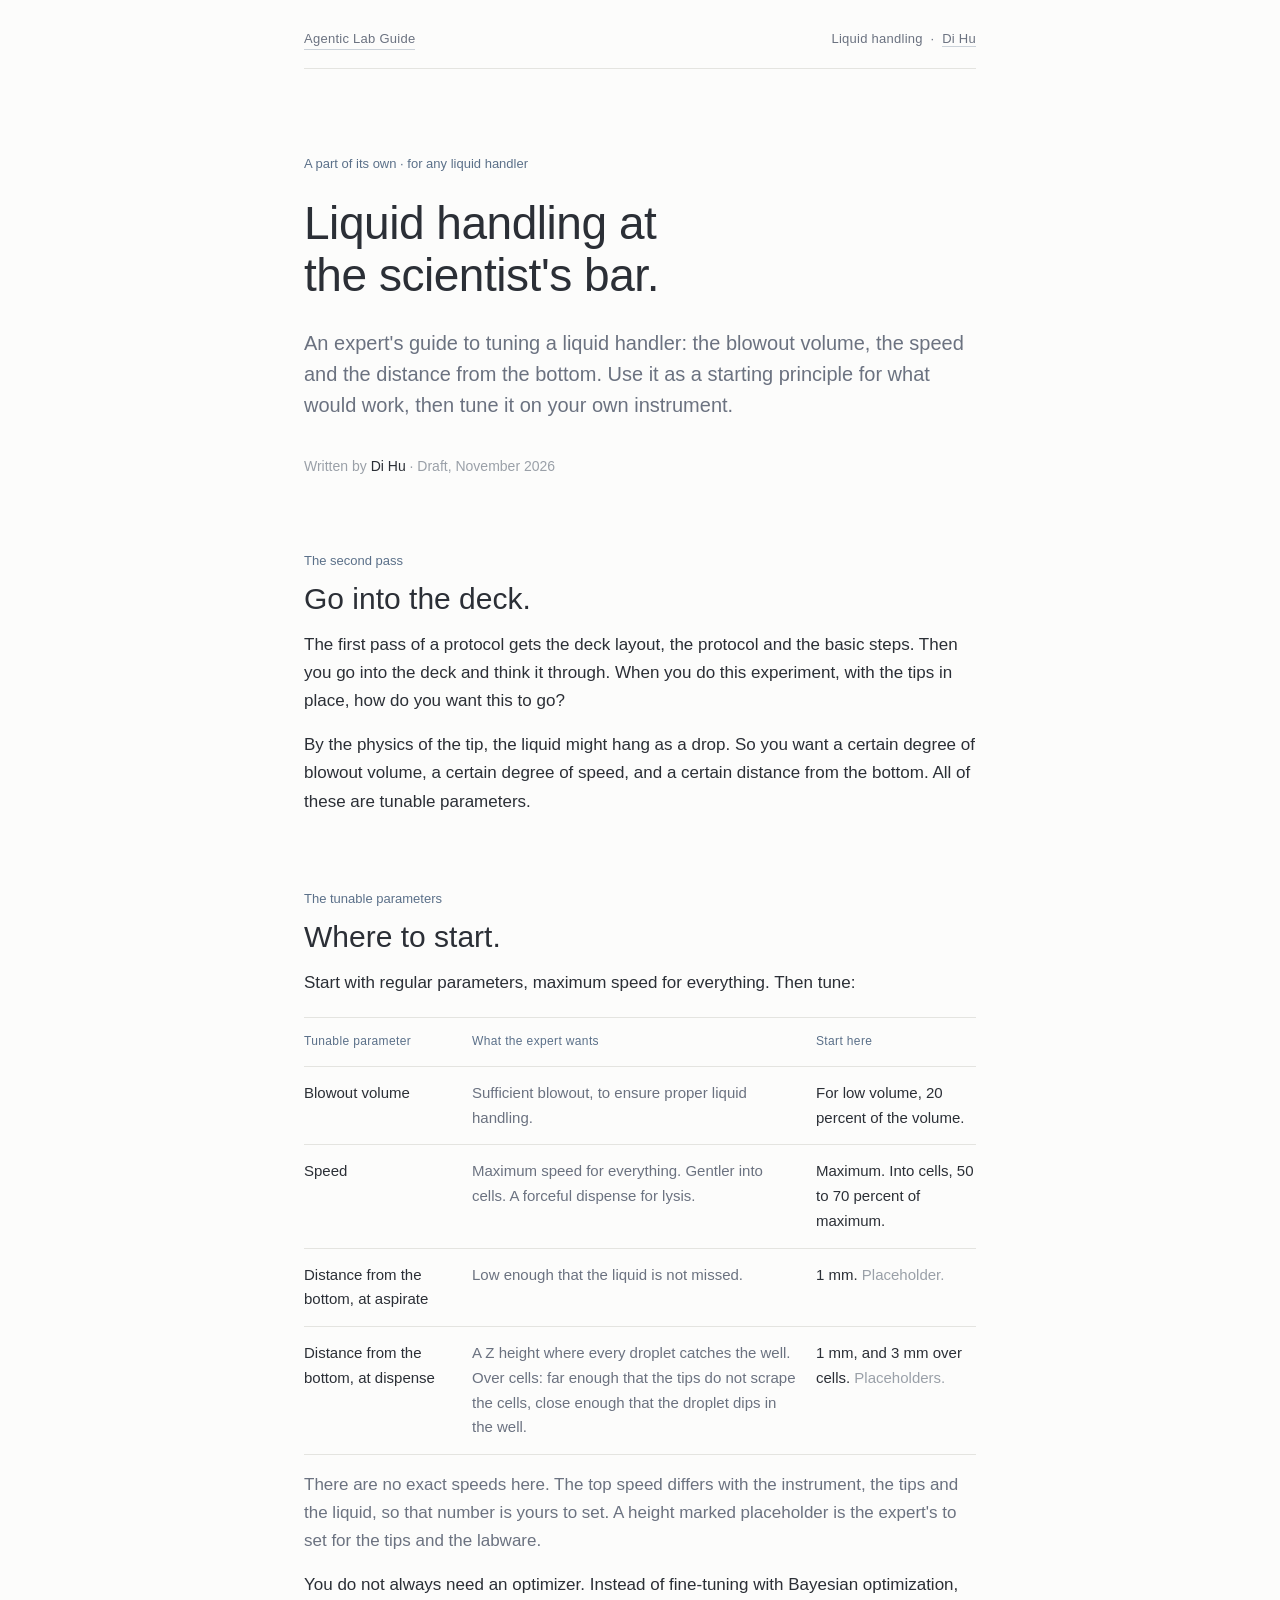
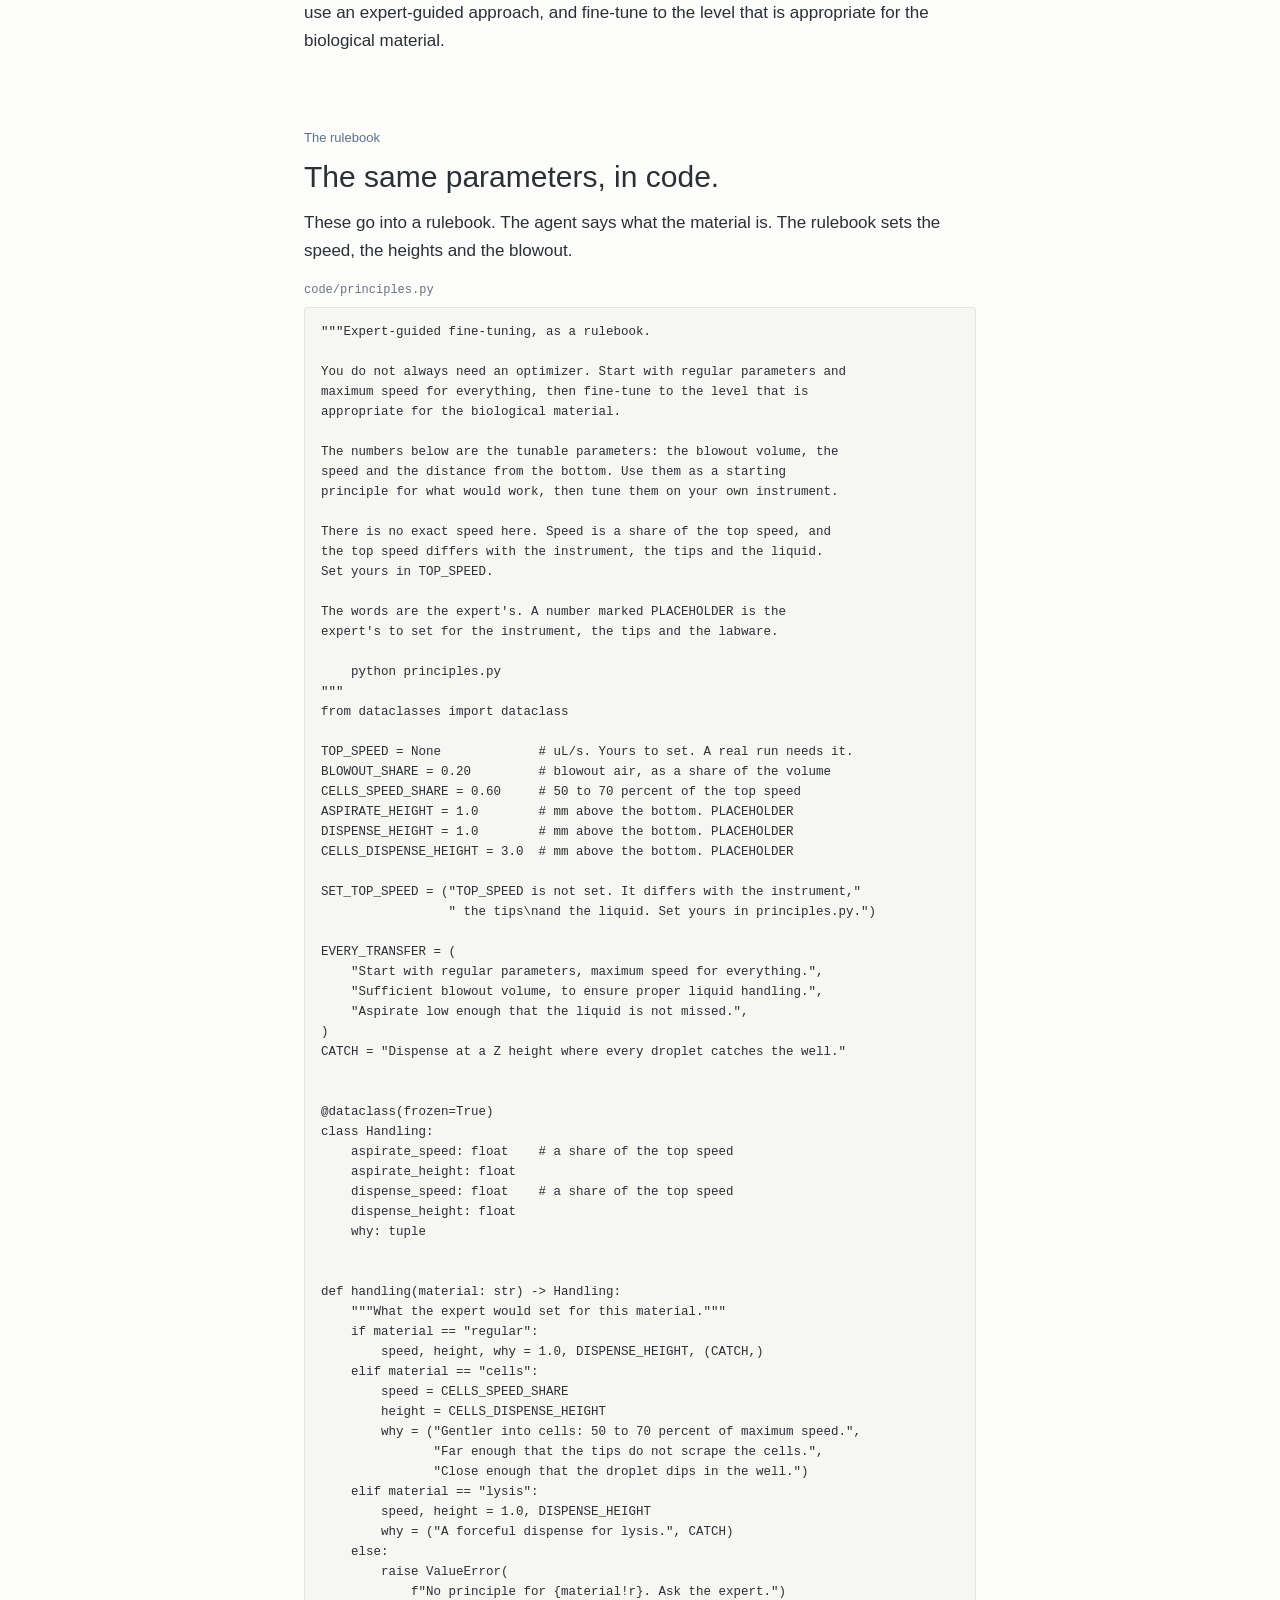
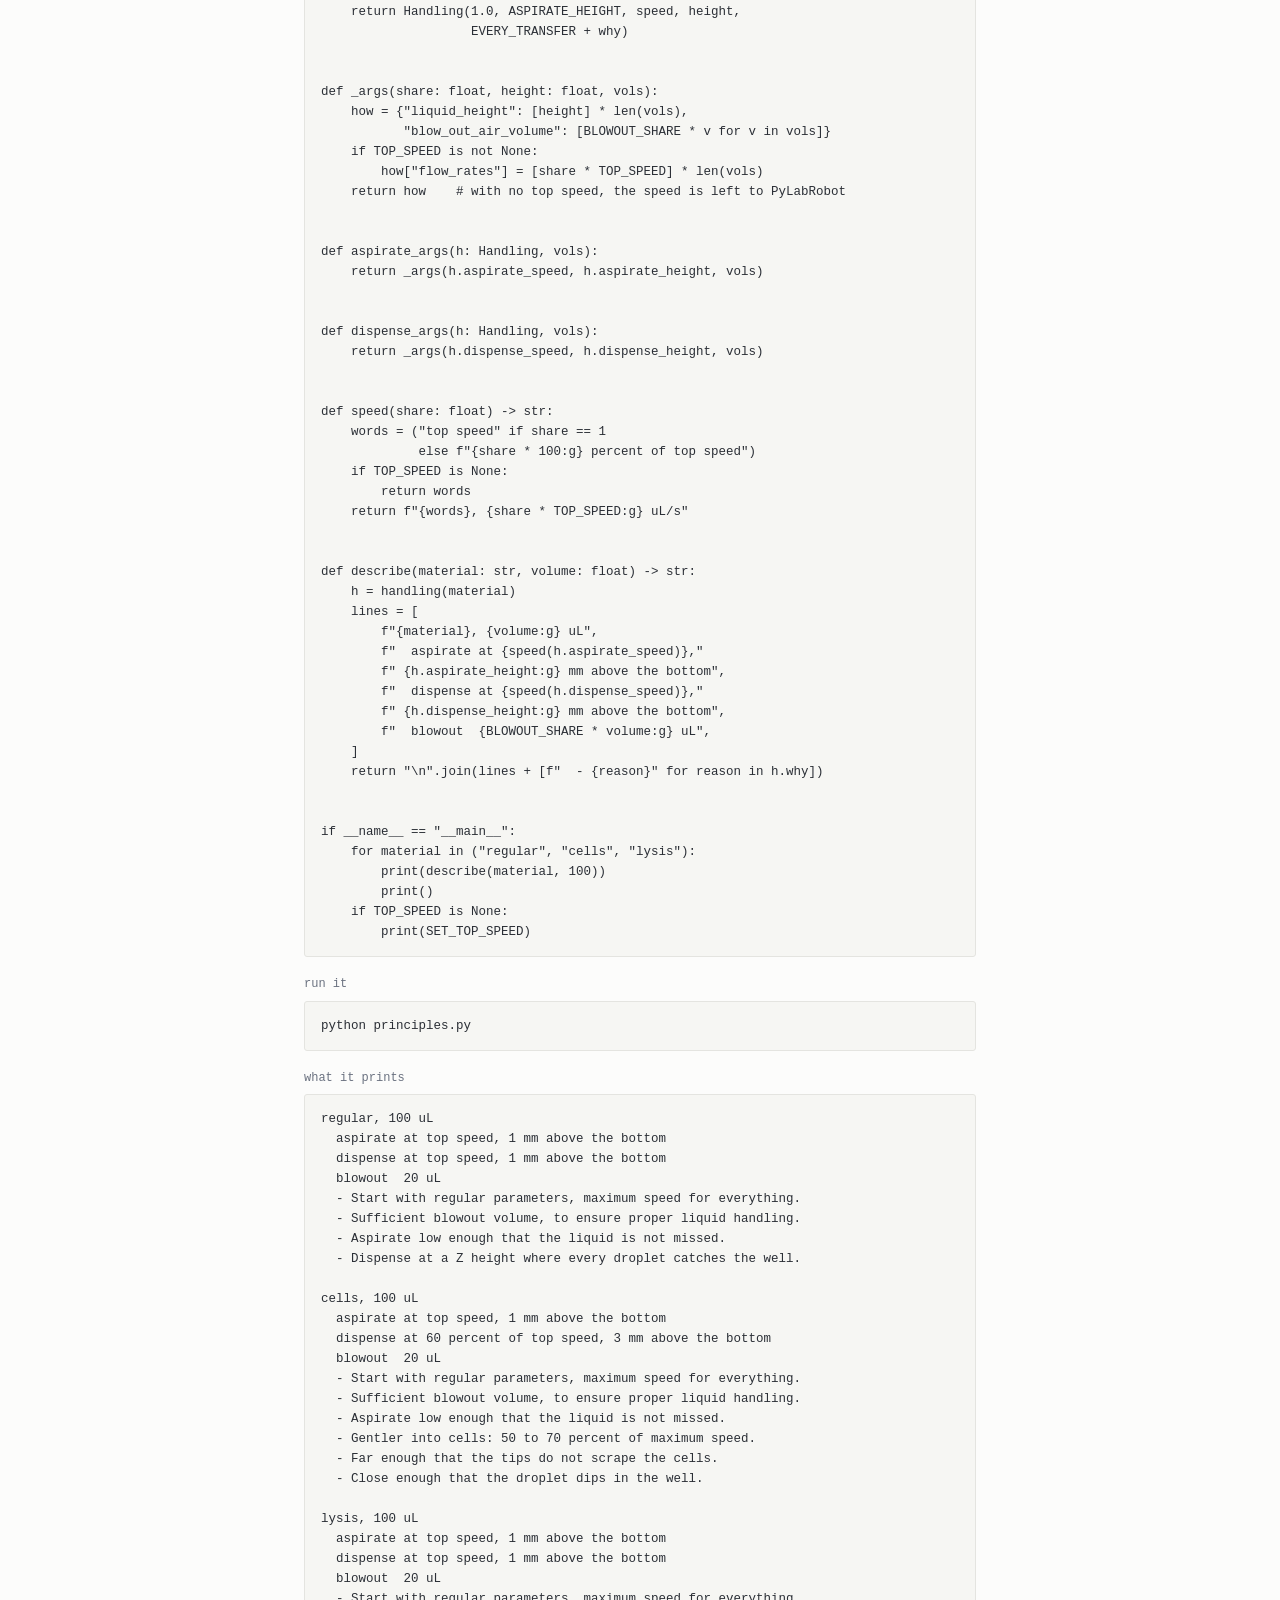
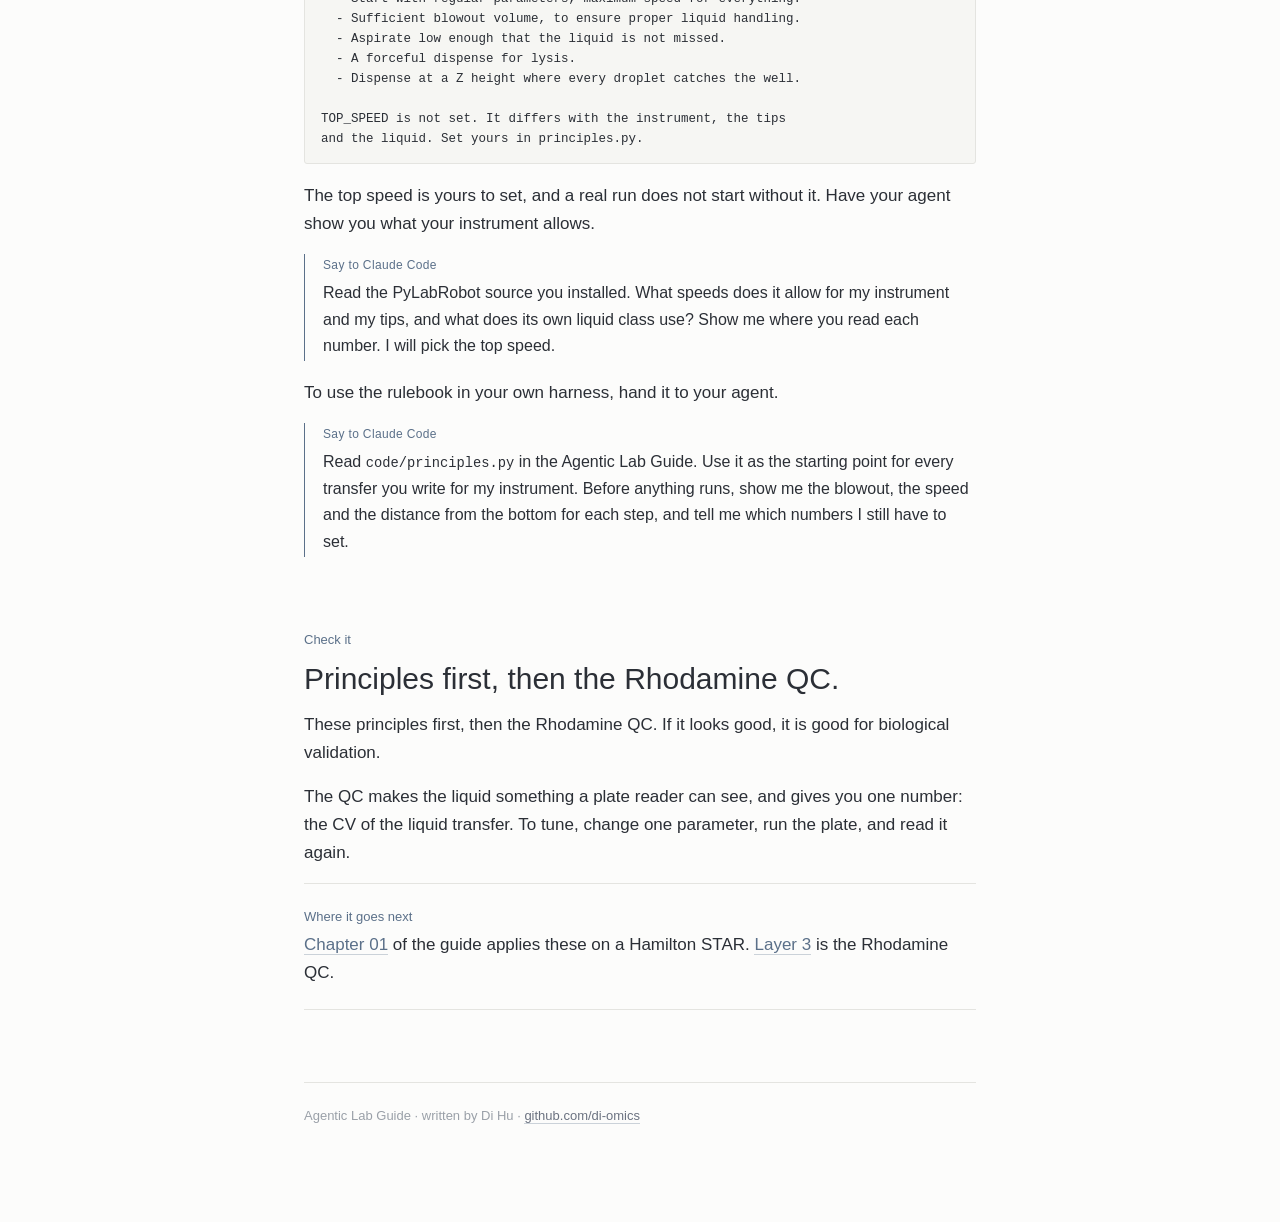
==== docs/liquid-handling.html @ 801dd477 "Give liquid handling a part of its own Liquid handling now has its own page, docs/liquid-handling.ht" ====
<!doctype html>
<html lang="en">
<head>
<meta charset="utf-8">
<meta name="viewport" content="width=device-width, initial-scale=1">
<title>Liquid handling - Agentic Lab Guide</title>
<meta name="author" content="Di Hu">
<meta name="description" content="An expert's guide to tuning a liquid handler: the blowout volume, the speed and the distance from the bottom. A starting principle for what would work.">
<meta name="color-scheme" content="light">
<style data-file="shared/style.css">
  :root {
    --ground: #fcfcfb;
    --ink: #2b2f36;
    --soft: #6b7280;
    --faint: #9aa0a8;
    --line: #e4e4e0;
    --accent: #5b7089;
    --wash: #f6f6f3;
  }
  * { box-sizing: border-box; }
  html { -webkit-text-size-adjust: 100%; }
  body {
    margin: 0;
    background: var(--ground);
    color: var(--ink);
    font-family: "Helvetica Neue", Helvetica, Arial, sans-serif;
    font-weight: 300;
    font-size: 17px;
    line-height: 1.65;
    -webkit-font-smoothing: antialiased;
  }
  .page { max-width: 720px; margin: 0 auto; padding: 0 24px 96px; }

  /* top bar */
  .bar {
    display: flex; justify-content: space-between; align-items: baseline;
    padding: 28px 0 18px; border-bottom: 1px solid var(--line);
    font-size: 13px; letter-spacing: 0.02em; color: var(--soft);
  }
  .bar a { color: var(--soft); text-decoration: none; }
  .bar a:hover { color: var(--accent); }

  /* cover */
  .cover { padding: 84px 0 56px; }
  .kicker { font-size: 13px; color: var(--accent); margin: 0 0 22px; }
  h1 {
    font-weight: 200; font-size: 46px; line-height: 1.14;
    letter-spacing: -0.01em; margin: 0 0 26px; text-wrap: balance;
  }
  .lede { font-size: 20px; line-height: 1.55; color: var(--soft); margin: 0; max-width: 34em; }
  .byline { margin-top: 34px; font-size: 14px; color: var(--faint); }
  .byline b { font-weight: 400; color: var(--ink); }

  /* path diagram */
  .path {
    display: flex; align-items: flex-start; justify-content: space-between;
    border-top: 1px solid var(--line); border-bottom: 1px solid var(--line);
    padding: 40px 0 36px; margin: 0 0 72px;
  }
  .node { flex: 0 0 auto; width: 150px; text-align: center; }
  .node svg { display: block; margin: 0 auto 14px; }
  .node .name { font-size: 15px; font-weight: 400; }
  .node .what { font-size: 13px; color: var(--soft); line-height: 1.45; margin-top: 4px; }
  .link { flex: 1 1 auto; text-align: center; padding-top: 30px; min-width: 60px; }
  .link .wire { height: 1px; background: var(--accent); opacity: 0.55; margin: 0 6px 8px; position: relative; }
  .link .wire::after {
    content: ""; position: absolute; right: -1px; top: -3px;
    width: 6px; height: 6px; border-top: 1px solid var(--accent); border-right: 1px solid var(--accent);
    transform: rotate(45deg);
  }
  .link .label { font-size: 12px; color: var(--accent); letter-spacing: 0.03em; }

  /* sections */
  h2 { font-weight: 200; font-size: 30px; line-height: 1.2; margin: 0 0 14px; }
  h3 { font-weight: 400; font-size: 19px; margin: 0 0 8px; }
  p { margin: 0 0 16px; }
  a { color: var(--accent); text-decoration: none; border-bottom: 1px solid rgba(91,112,137,0.3); }
  a:hover { border-bottom-color: var(--accent); }
  section { margin: 0 0 72px; }
  .eyebrow { font-size: 13px; color: var(--accent); margin: 0 0 10px; }
  .note { color: var(--soft); }

  /* two layers */
  .layers { display: grid; grid-template-columns: 1fr 1fr; border-top: 1px solid var(--line); margin-top: 26px; }
  .layers > div { padding: 22px 24px 4px 0; }
  .layers > div + div { padding-left: 24px; border-left: 1px solid var(--line); }
  .layers .n { font-size: 13px; color: var(--accent); }
  .layers .t { font-size: 19px; font-weight: 400; margin: 2px 0 6px; }
  .layers p { font-size: 15px; color: var(--soft); }

  .cake { border-top: 1px solid var(--line); margin-top: 26px; }
  .cake > div { display: grid; grid-template-columns: 76px 220px 1fr; gap: 0 16px; padding: 16px 0; border-bottom: 1px solid var(--line); align-items: baseline; }
  .cake .n { font-size: 13px; color: var(--accent); }
  .cake .t { font-size: 17px; font-weight: 400; }
  .cake .d { font-size: 15px; color: var(--soft); }
  .guide { margin-top: 24px; }
  .guide b { font-weight: 400; color: var(--accent); }

  /* the walk */
  .cake.walk > div { grid-template-columns: 40px 230px 1fr; }
  .cake.rest > div { grid-template-columns: 104px 190px 1fr; }

  /* passes and tunable parameters */
  .pass { font-size: 13px; color: var(--accent); margin: 44px 0 12px; }
  .tune { border-top: 1px solid var(--line); margin: 20px 0 16px; }
  .tune > div { display: grid; grid-template-columns: 150px 1fr 160px; gap: 0 18px; padding: 14px 0; border-bottom: 1px solid var(--line); align-items: baseline; }
  .tune .p { font-size: 15px; font-weight: 400; }
  .tune .w { font-size: 15px; color: var(--soft); }
  .tune .s { font-size: 15px; }
  .tune .head span { font-size: 12px; color: var(--accent); letter-spacing: 0.03em; }
  .tune .ph { color: var(--faint); }
  .body ul { margin: 0 0 16px; padding-left: 20px; }
  .body li { margin-bottom: 7px; }

  /* chapter head */
  .chapter { border-top: 1px solid var(--ink); padding-top: 18px; margin-bottom: 44px; }
  .chapter .num { font-size: 13px; color: var(--soft); }
  .chapter h2 { font-size: 36px; margin-top: 6px; }

  /* needs table */
  table { width: 100%; border-collapse: collapse; margin: 18px 0 8px; font-size: 15px; }
  td { padding: 12px 0; border-top: 1px solid var(--line); vertical-align: top; }
  tr:last-child td { border-bottom: 1px solid var(--line); }
  td:first-child { width: 42%; padding-right: 20px; font-weight: 400; }
  td:last-child { color: var(--soft); }

  /* steps */
  .step { display: grid; grid-template-columns: 64px 1fr; padding: 34px 0 18px; border-top: 1px solid var(--line); }
  .step .no { font-weight: 200; font-size: 40px; line-height: 1; color: var(--accent); }
  .step .body { min-width: 0; }
  .step .body > p:last-child { margin-bottom: 0; }
  pre {
    margin: 14px 0 18px; padding: 14px 16px; overflow-x: auto;
    background: var(--wash); border: 1px solid var(--line); border-radius: 3px;
    font-family: ui-monospace, "SF Mono", Menlo, Consolas, monospace;
    font-size: 13.5px; line-height: 1.6; color: var(--ink);
  }
  code { font-family: ui-monospace, "SF Mono", Menlo, Consolas, monospace; font-size: 0.86em; white-space: nowrap; }
  .file { margin: 14px 0 18px; }
  .file .cap {
    font-family: ui-monospace, "SF Mono", Menlo, Consolas, monospace;
    font-size: 12px; color: var(--soft); margin-bottom: 6px;
  }
  .file pre { margin: 0; font-size: 12.5px; }
  .say { margin: 16px 0 18px; padding: 2px 0 2px 18px; border-left: 1px solid var(--accent); }
  .say .who { font-size: 12px; color: var(--accent); letter-spacing: 0.03em; margin-bottom: 4px; }
  .say p { margin: 0; font-size: 16px; }

  .done { border-top: 1px solid var(--line); border-bottom: 1px solid var(--line); padding: 22px 0; margin-top: 8px; }
  .done .who { font-size: 13px; color: var(--accent); margin-bottom: 4px; }
  .done p { margin: 0; }

  .gate { border-top: 1px solid var(--ink); padding: 18px 0 6px; margin-top: 44px; }
  .gate .who { font-size: 13px; color: var(--accent); margin-bottom: 4px; }
  .gate p { margin: 0 0 12px; }
  .safety { font-size: 15px; color: var(--soft); padding: 18px 0 0; }
  .safety b { font-weight: 400; color: var(--ink); }

  .open { border: 1px dashed #cfcfca; border-radius: 3px; padding: 26px 24px; color: var(--soft); font-size: 15px; }
  .open b { font-weight: 400; color: var(--ink); }

  footer { border-top: 1px solid var(--line); padding-top: 22px; font-size: 13px; color: var(--faint); }
  footer a { color: var(--soft); }

  @media (max-width: 620px) {
    body { font-size: 16px; }
    .page { padding: 0 20px 72px; }
    .cover { padding: 56px 0 40px; }
    h1 { font-size: 34px; }
    .lede { font-size: 18px; }
    .path { flex-direction: column; align-items: center; padding: 32px 0 28px; margin-bottom: 56px; }
    .node { width: 220px; }
    .link { padding: 14px 0; min-width: 0; }
    .link .wire { width: 1px; height: 30px; margin: 0 auto 6px; }
    .link .wire::after { right: -3px; top: auto; bottom: -1px; transform: rotate(135deg); }
    .cake > div { grid-template-columns: 1fr; gap: 2px; }
    .cake.rest > div { grid-template-columns: 1fr; }
    .cake.walk > div { grid-template-columns: 28px 1fr; }
    .cake.walk .d { grid-column: 2; }
    .tune > div { grid-template-columns: 1fr; gap: 3px; }
    .tune .head { display: none; }
    .tune .s::before { content: "Start here: "; font-size: 12px; color: var(--accent); letter-spacing: 0.03em; }
    .layers { grid-template-columns: 1fr; }
    .layers > div + div { padding-left: 0; border-left: 0; border-top: 1px solid var(--line); }
    .chapter h2 { font-size: 28px; }
    .step { grid-template-columns: 44px 1fr; }
    .step .no { font-size: 30px; }
    td:first-child { width: 46%; }
  }
</style>
</head>
<body>
<div class="page">

  <div class="bar">
    <a href="index.html">Agentic Lab Guide</a>
    <span>Liquid handling &nbsp;&middot;&nbsp; <a href="https://github.com/di-omics">Di Hu</a></span>
  </div>

  <div class="cover">
    <p class="kicker">A part of its own &middot; for any liquid handler</p>
    <h1>Liquid handling at the scientist's bar.</h1>
    <p class="lede">An expert's guide to tuning a liquid handler: the blowout volume, the speed and the distance from the bottom. Use it as a starting principle for what would work, then tune it on your own instrument.</p>
    <p class="byline">Written by <b>Di Hu</b> &middot; Draft, November 2026</p>
  </div>

  <section>
    <p class="eyebrow">The second pass</p>
    <h2>Go into the deck.</h2>
    <p>The first pass of a protocol gets the deck layout, the protocol and the basic steps. Then you go into the deck and think it through. When you do this experiment, with the tips in place, how do you want this to go?</p>
    <p>By the physics of the tip, the liquid might hang as a drop. So you want a certain degree of blowout volume, a certain degree of speed, and a certain distance from the bottom. All of these are tunable parameters.</p>
  </section>

  <section>
    <p class="eyebrow" id="tunable">The tunable parameters</p>
    <h2>Where to start.</h2>
    <p>Start with regular parameters, maximum speed for everything. Then tune:</p>
    <div class="tune">
      <div class="head"><span>Tunable parameter</span><span>What the expert wants</span><span>Start here</span></div>
      <div><span class="p">Blowout volume</span><span class="w">Sufficient blowout, to ensure proper liquid handling.</span><span class="s">For low volume, 20 percent of the volume.</span></div>
      <div><span class="p">Speed</span><span class="w">Maximum speed for everything. Gentler into cells. A forceful dispense for lysis.</span><span class="s">Maximum. Into cells, 50 to 70 percent of maximum.</span></div>
      <div><span class="p">Distance from the bottom, at aspirate</span><span class="w">Low enough that the liquid is not missed.</span><span class="s">1 mm. <span class="ph">Placeholder.</span></span></div>
      <div><span class="p">Distance from the bottom, at dispense</span><span class="w">A Z height where every droplet catches the well. Over cells: far enough that the tips do not scrape the cells, close enough that the droplet dips in the well.</span><span class="s">1 mm, and 3 mm over cells. <span class="ph">Placeholders.</span></span></div>
    </div>
    <p class="note">There are no exact speeds here. The top speed differs with the instrument, the tips and the liquid, so that number is yours to set. A height marked placeholder is the expert's to set for the tips and the labware.</p>
    <p>You do not always need an optimizer. Instead of fine-tuning with Bayesian optimization, use an expert-guided approach, and fine-tune to the level that is appropriate for the biological material.</p>
  </section>

  <section>
    <p class="eyebrow" id="rulebook">The rulebook</p>
    <h2>The same parameters, in code.</h2>
    <p>These go into a rulebook. The agent says what the material is. The rulebook sets the speed, the heights and the blowout.</p>
    <div class="file"><div class="cap">code/principles.py</div>
<pre data-file="code/principles.py">"""Expert-guided fine-tuning, as a rulebook.

You do not always need an optimizer. Start with regular parameters and
maximum speed for everything, then fine-tune to the level that is
appropriate for the biological material.

The numbers below are the tunable parameters: the blowout volume, the
speed and the distance from the bottom. Use them as a starting
principle for what would work, then tune them on your own instrument.

There is no exact speed here. Speed is a share of the top speed, and
the top speed differs with the instrument, the tips and the liquid.
Set yours in TOP_SPEED.

The words are the expert's. A number marked PLACEHOLDER is the
expert's to set for the instrument, the tips and the labware.

    python principles.py
"""
from dataclasses import dataclass

TOP_SPEED = None             # uL/s. Yours to set. A real run needs it.
BLOWOUT_SHARE = 0.20         # blowout air, as a share of the volume
CELLS_SPEED_SHARE = 0.60     # 50 to 70 percent of the top speed
ASPIRATE_HEIGHT = 1.0        # mm above the bottom. PLACEHOLDER
DISPENSE_HEIGHT = 1.0        # mm above the bottom. PLACEHOLDER
CELLS_DISPENSE_HEIGHT = 3.0  # mm above the bottom. PLACEHOLDER

SET_TOP_SPEED = ("TOP_SPEED is not set. It differs with the instrument,"
                 " the tips\nand the liquid. Set yours in principles.py.")

EVERY_TRANSFER = (
    "Start with regular parameters, maximum speed for everything.",
    "Sufficient blowout volume, to ensure proper liquid handling.",
    "Aspirate low enough that the liquid is not missed.",
)
CATCH = "Dispense at a Z height where every droplet catches the well."


@dataclass(frozen=True)
class Handling:
    aspirate_speed: float    # a share of the top speed
    aspirate_height: float
    dispense_speed: float    # a share of the top speed
    dispense_height: float
    why: tuple


def handling(material: str) -&gt; Handling:
    """What the expert would set for this material."""
    if material == "regular":
        speed, height, why = 1.0, DISPENSE_HEIGHT, (CATCH,)
    elif material == "cells":
        speed = CELLS_SPEED_SHARE
        height = CELLS_DISPENSE_HEIGHT
        why = ("Gentler into cells: 50 to 70 percent of maximum speed.",
               "Far enough that the tips do not scrape the cells.",
               "Close enough that the droplet dips in the well.")
    elif material == "lysis":
        speed, height = 1.0, DISPENSE_HEIGHT
        why = ("A forceful dispense for lysis.", CATCH)
    else:
        raise ValueError(
            f"No principle for {material!r}. Ask the expert.")
    return Handling(1.0, ASPIRATE_HEIGHT, speed, height,
                    EVERY_TRANSFER + why)


def _args(share: float, height: float, vols):
    how = {"liquid_height": [height] * len(vols),
           "blow_out_air_volume": [BLOWOUT_SHARE * v for v in vols]}
    if TOP_SPEED is not None:
        how["flow_rates"] = [share * TOP_SPEED] * len(vols)
    return how    # with no top speed, the speed is left to PyLabRobot


def aspirate_args(h: Handling, vols):
    return _args(h.aspirate_speed, h.aspirate_height, vols)


def dispense_args(h: Handling, vols):
    return _args(h.dispense_speed, h.dispense_height, vols)


def speed(share: float) -&gt; str:
    words = ("top speed" if share == 1
             else f"{share * 100:g} percent of top speed")
    if TOP_SPEED is None:
        return words
    return f"{words}, {share * TOP_SPEED:g} uL/s"


def describe(material: str, volume: float) -&gt; str:
    h = handling(material)
    lines = [
        f"{material}, {volume:g} uL",
        f"  aspirate at {speed(h.aspirate_speed)},"
        f" {h.aspirate_height:g} mm above the bottom",
        f"  dispense at {speed(h.dispense_speed)},"
        f" {h.dispense_height:g} mm above the bottom",
        f"  blowout  {BLOWOUT_SHARE * volume:g} uL",
    ]
    return "\n".join(lines + [f"  - {reason}" for reason in h.why])


if __name__ == "__main__":
    for material in ("regular", "cells", "lysis"):
        print(describe(material, 100))
        print()
    if TOP_SPEED is None:
        print(SET_TOP_SPEED)</pre></div>
    <div class="file"><div class="cap">run it</div>
<pre>python principles.py</pre></div>
    <div class="file"><div class="cap">what it prints</div>
<pre data-file="code/example_outputs/principles.txt">regular, 100 uL
  aspirate at top speed, 1 mm above the bottom
  dispense at top speed, 1 mm above the bottom
  blowout  20 uL
  - Start with regular parameters, maximum speed for everything.
  - Sufficient blowout volume, to ensure proper liquid handling.
  - Aspirate low enough that the liquid is not missed.
  - Dispense at a Z height where every droplet catches the well.

cells, 100 uL
  aspirate at top speed, 1 mm above the bottom
  dispense at 60 percent of top speed, 3 mm above the bottom
  blowout  20 uL
  - Start with regular parameters, maximum speed for everything.
  - Sufficient blowout volume, to ensure proper liquid handling.
  - Aspirate low enough that the liquid is not missed.
  - Gentler into cells: 50 to 70 percent of maximum speed.
  - Far enough that the tips do not scrape the cells.
  - Close enough that the droplet dips in the well.

lysis, 100 uL
  aspirate at top speed, 1 mm above the bottom
  dispense at top speed, 1 mm above the bottom
  blowout  20 uL
  - Start with regular parameters, maximum speed for everything.
  - Sufficient blowout volume, to ensure proper liquid handling.
  - Aspirate low enough that the liquid is not missed.
  - A forceful dispense for lysis.
  - Dispense at a Z height where every droplet catches the well.

TOP_SPEED is not set. It differs with the instrument, the tips
and the liquid. Set yours in principles.py.</pre></div>
    <p>The top speed is yours to set, and a real run does not start without it. Have your agent show you what your instrument allows.</p>
    <div class="say">
      <div class="who">Say to Claude Code</div>
      <p>Read the PyLabRobot source you installed. What speeds does it allow for my instrument and my tips, and what does its own liquid class use? Show me where you read each number. I will pick the top speed.</p>
    </div>
    <p>To use the rulebook in your own harness, hand it to your agent.</p>
    <div class="say">
      <div class="who">Say to Claude Code</div>
      <p>Read <code>code/principles.py</code> in the Agentic Lab Guide. Use it as the starting point for every transfer you write for my instrument. Before anything runs, show me the blowout, the speed and the distance from the bottom for each step, and tell me which numbers I still have to set.</p>
    </div>
  </section>

  <section>
    <p class="eyebrow" id="check">Check it</p>
    <h2>Principles first, then the Rhodamine QC.</h2>
    <p>These principles first, then the Rhodamine QC. If it looks good, it is good for biological validation.</p>
    <p>The QC makes the liquid something a plate reader can see, and gives you one number: the CV of the liquid transfer. To tune, change one parameter, run the plate, and read it again.</p>
    <div class="done">
      <div class="who">Where it goes next</div>
      <p><a href="index.html#judgment-3">Chapter 01</a> of the guide applies these on a Hamilton STAR. <a href="index.html#layer-3">Layer 3</a> is the Rhodamine QC.</p>
    </div>
  </section>

  <footer>
    Agentic Lab Guide &middot; written by Di Hu &middot; <a href="https://github.com/di-omics">github.com/di-omics</a>
  </footer>

</div>
</body>
</html>
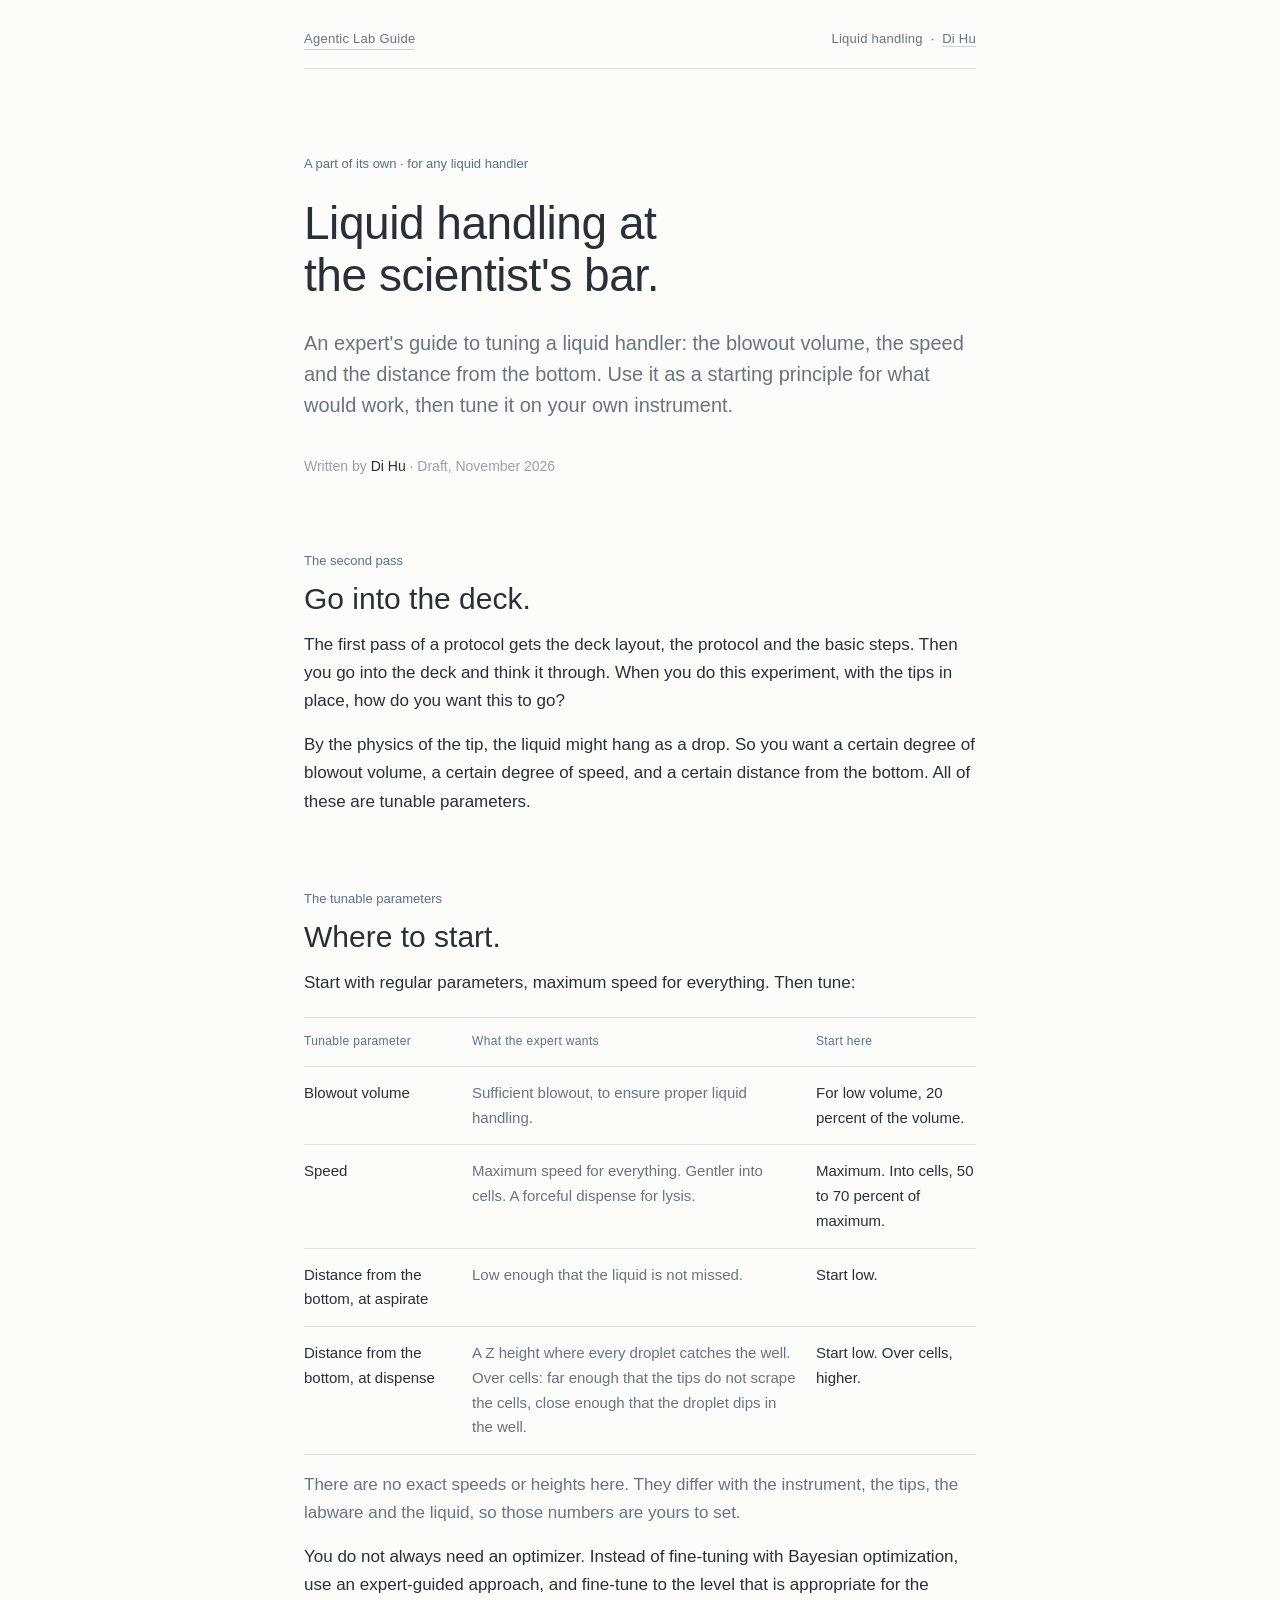
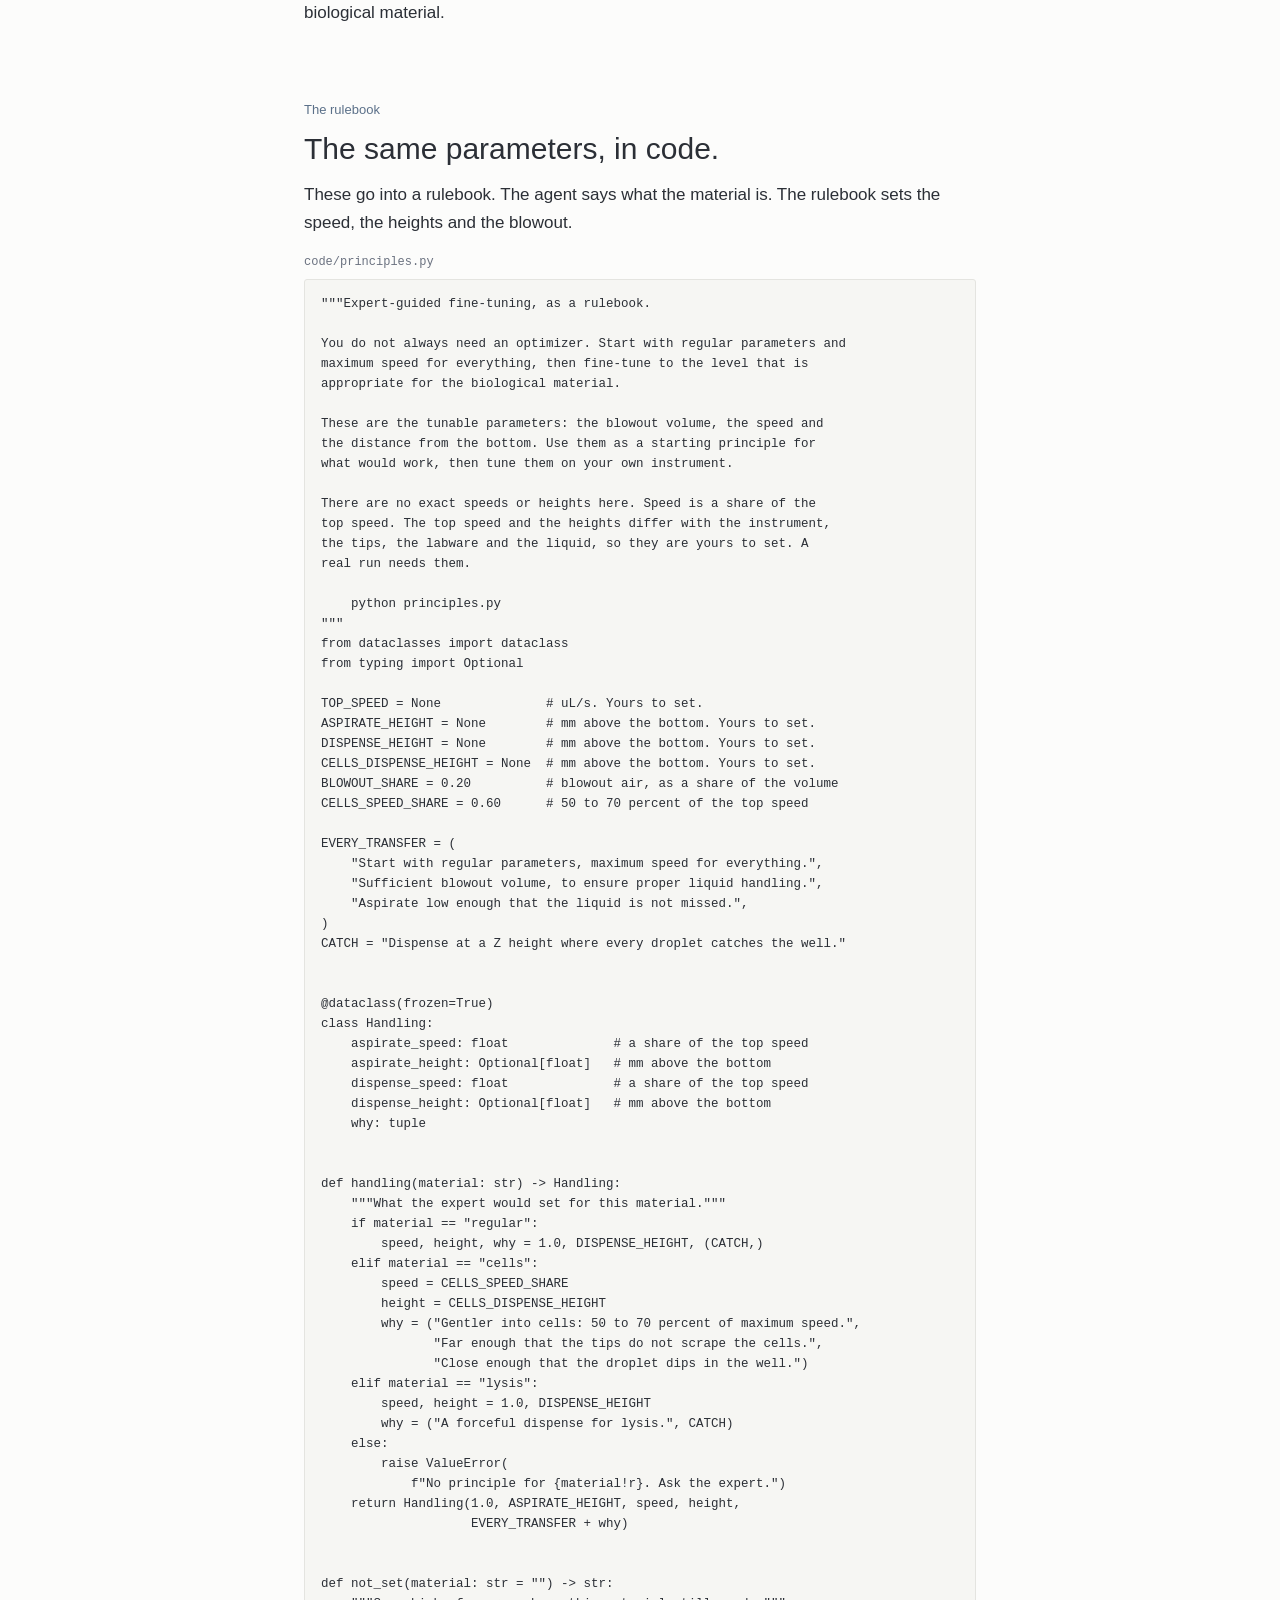
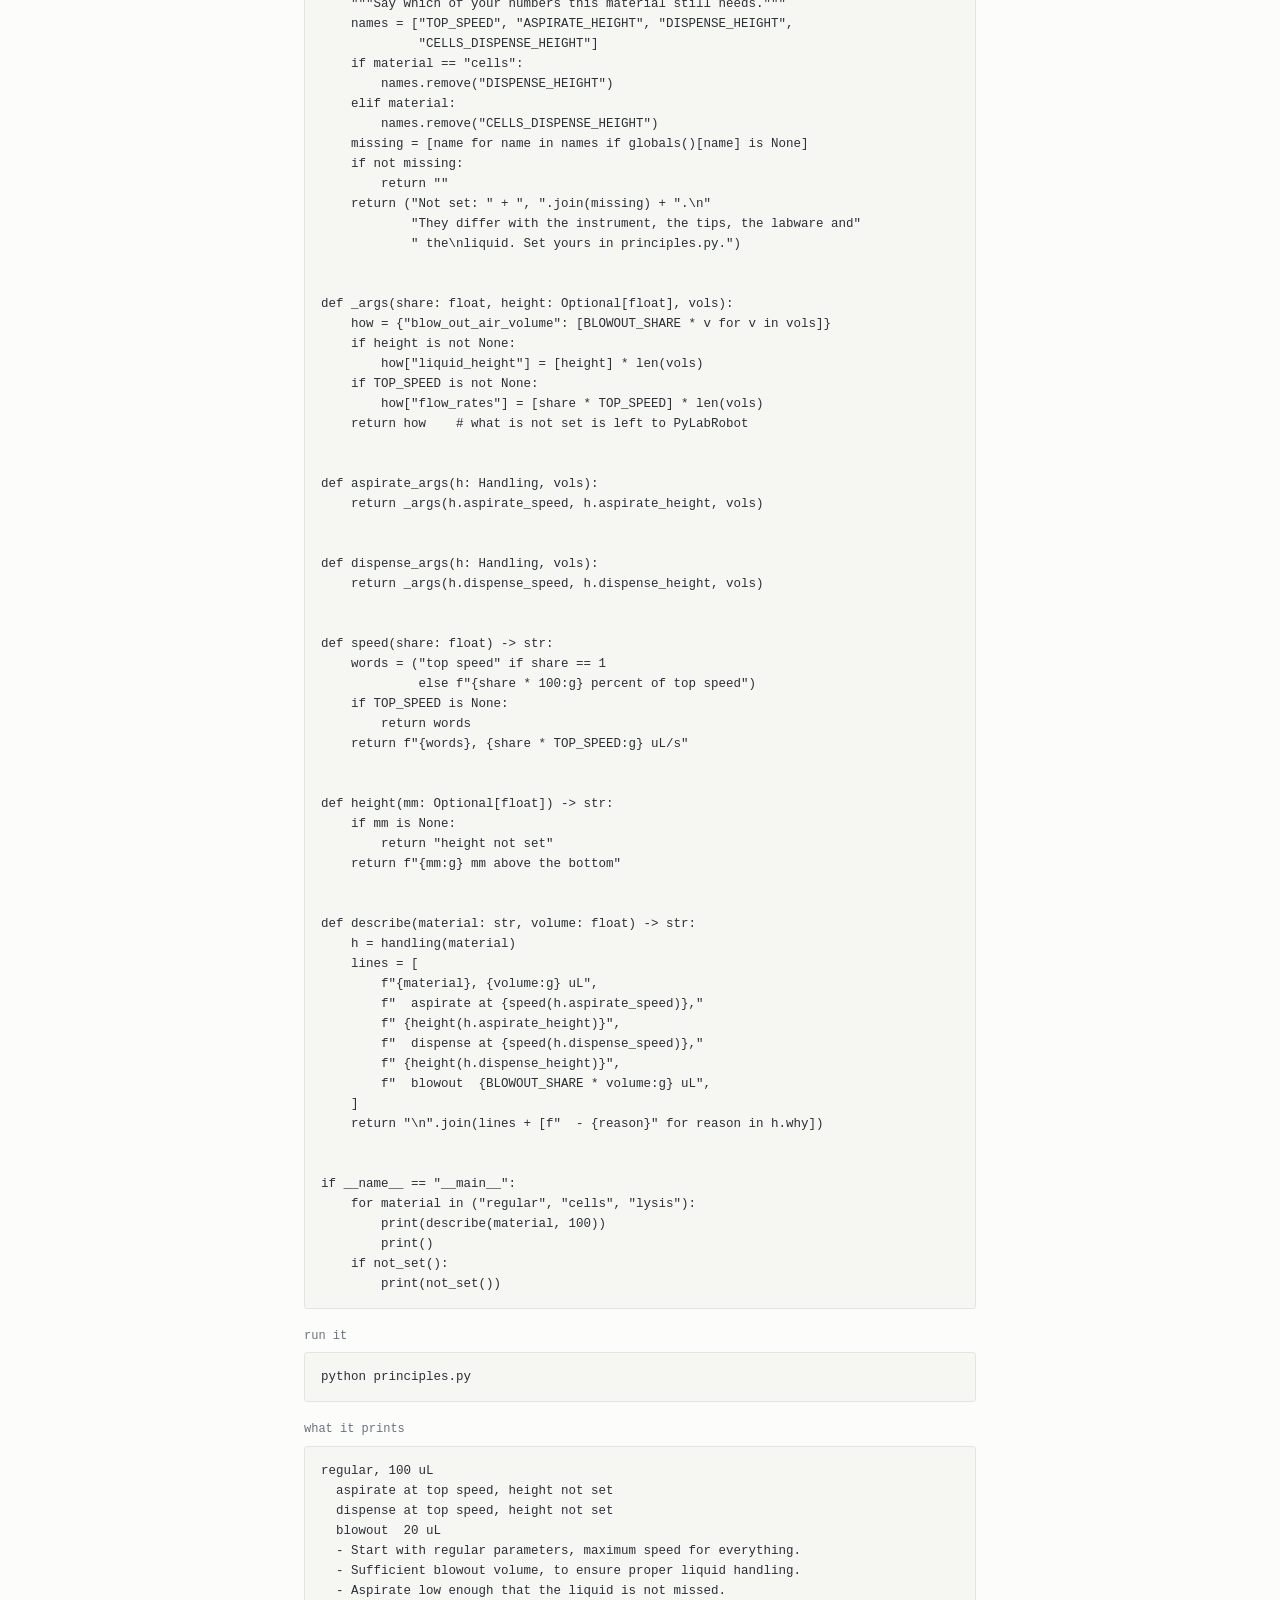
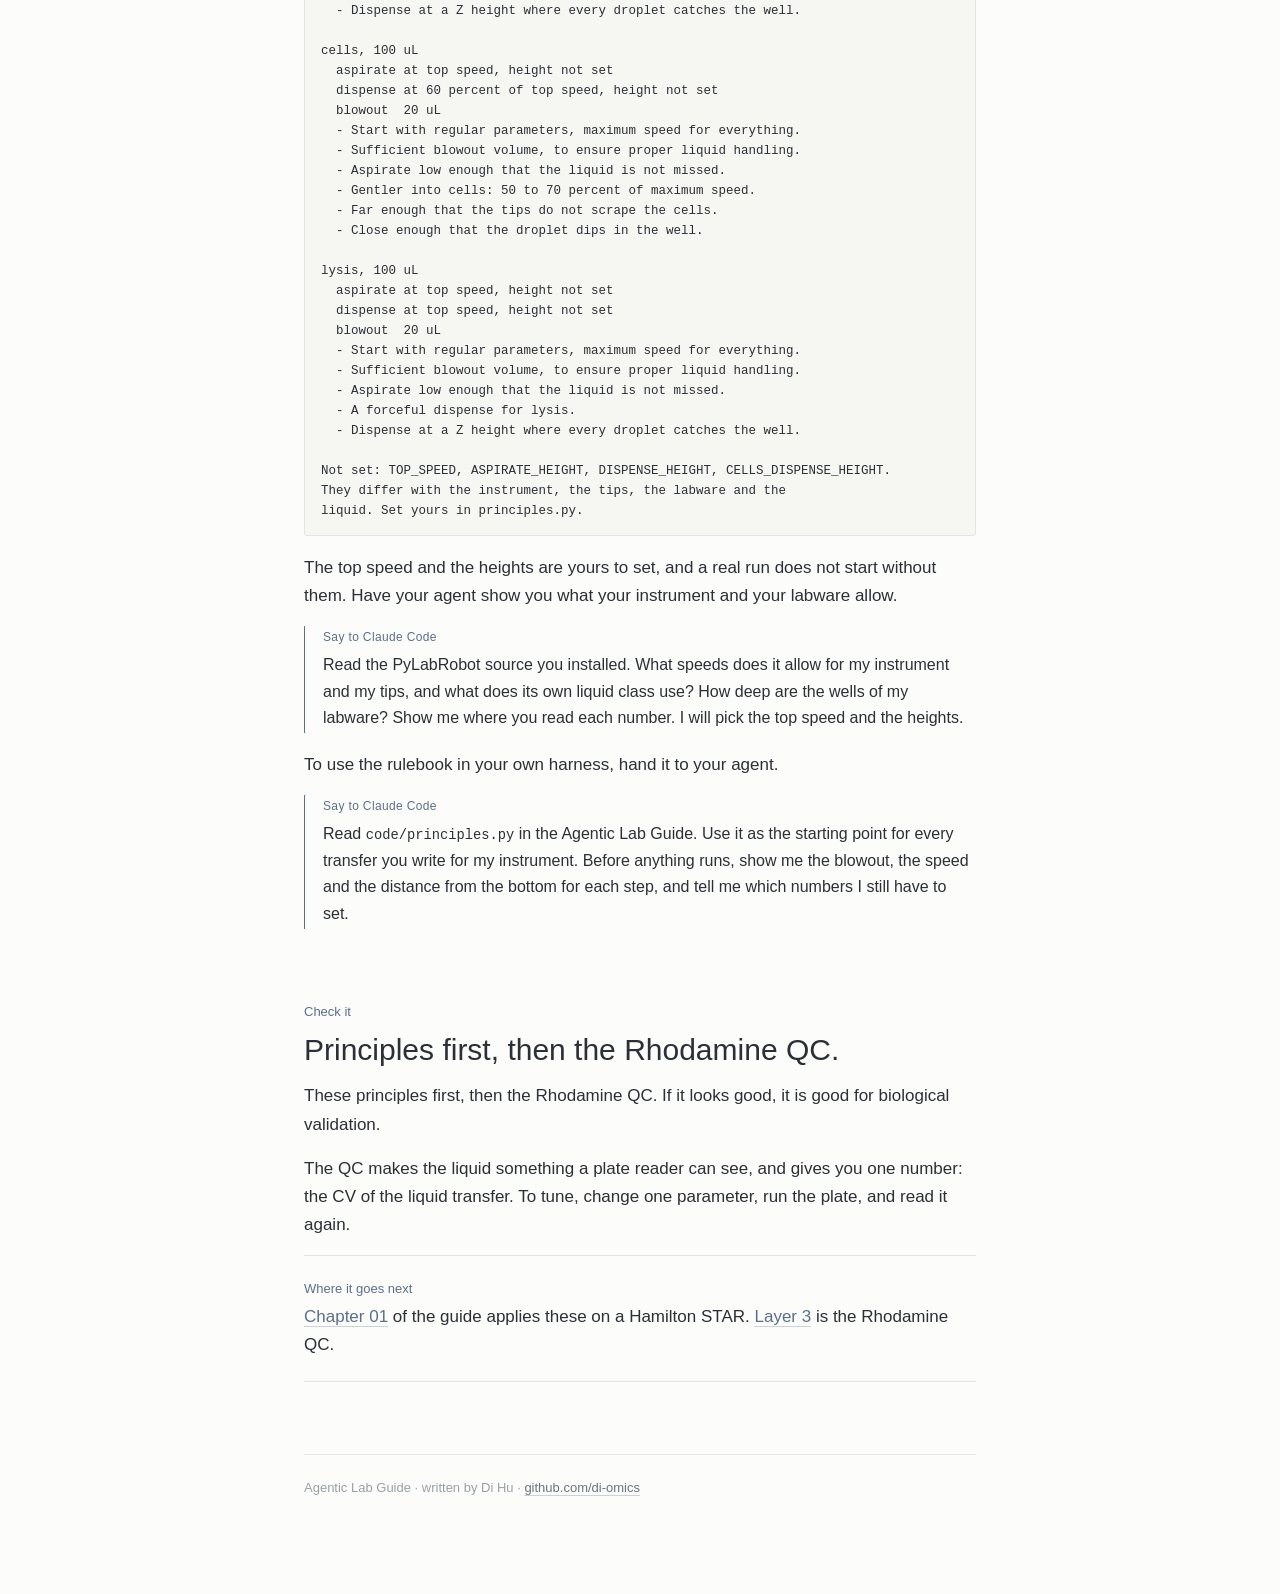
==== commit b99aaffd: "Take the exact heights out, like the speeds The rulebook now gives no exact height. The 3 heights ar" ====
--- a/docs/liquid-handling.html
+++ b/docs/liquid-handling.html
@@ -108,7 +108,6 @@
   .tune .w { font-size: 15px; color: var(--soft); }
   .tune .s { font-size: 15px; }
   .tune .head span { font-size: 12px; color: var(--accent); letter-spacing: 0.03em; }
-  .tune .ph { color: var(--faint); }
   .body ul { margin: 0 0 16px; padding-left: 20px; }
   .body li { margin-bottom: 7px; }
 
@@ -219,10 +218,10 @@
       <div class="head"><span>Tunable parameter</span><span>What the expert wants</span><span>Start here</span></div>
       <div><span class="p">Blowout volume</span><span class="w">Sufficient blowout, to ensure proper liquid handling.</span><span class="s">For low volume, 20 percent of the volume.</span></div>
       <div><span class="p">Speed</span><span class="w">Maximum speed for everything. Gentler into cells. A forceful dispense for lysis.</span><span class="s">Maximum. Into cells, 50 to 70 percent of maximum.</span></div>
-      <div><span class="p">Distance from the bottom, at aspirate</span><span class="w">Low enough that the liquid is not missed.</span><span class="s">1 mm. <span class="ph">Placeholder.</span></span></div>
-      <div><span class="p">Distance from the bottom, at dispense</span><span class="w">A Z height where every droplet catches the well. Over cells: far enough that the tips do not scrape the cells, close enough that the droplet dips in the well.</span><span class="s">1 mm, and 3 mm over cells. <span class="ph">Placeholders.</span></span></div>
+      <div><span class="p">Distance from the bottom, at aspirate</span><span class="w">Low enough that the liquid is not missed.</span><span class="s">Start low.</span></div>
+      <div><span class="p">Distance from the bottom, at dispense</span><span class="w">A Z height where every droplet catches the well. Over cells: far enough that the tips do not scrape the cells, close enough that the droplet dips in the well.</span><span class="s">Start low. Over cells, higher.</span></div>
     </div>
-    <p class="note">There are no exact speeds here. The top speed differs with the instrument, the tips and the liquid, so that number is yours to set. A height marked placeholder is the expert's to set for the tips and the labware.</p>
+    <p class="note">There are no exact speeds or heights here. They differ with the instrument, the tips, the labware and the liquid, so those numbers are yours to set.</p>
     <p>You do not always need an optimizer. Instead of fine-tuning with Bayesian optimization, use an expert-guided approach, and fine-tune to the level that is appropriate for the biological material.</p>
   </section>
 
@@ -237,30 +236,26 @@
 maximum speed for everything, then fine-tune to the level that is
 appropriate for the biological material.
 
-The numbers below are the tunable parameters: the blowout volume, the
-speed and the distance from the bottom. Use them as a starting
-principle for what would work, then tune them on your own instrument.
-
-There is no exact speed here. Speed is a share of the top speed, and
-the top speed differs with the instrument, the tips and the liquid.
-Set yours in TOP_SPEED.
-
-The words are the expert's. A number marked PLACEHOLDER is the
-expert's to set for the instrument, the tips and the labware.
+These are the tunable parameters: the blowout volume, the speed and
+the distance from the bottom. Use them as a starting principle for
+what would work, then tune them on your own instrument.
+
+There are no exact speeds or heights here. Speed is a share of the
+top speed. The top speed and the heights differ with the instrument,
+the tips, the labware and the liquid, so they are yours to set. A
+real run needs them.
 
     python principles.py
 """
 from dataclasses import dataclass
-
-TOP_SPEED = None             # uL/s. Yours to set. A real run needs it.
-BLOWOUT_SHARE = 0.20         # blowout air, as a share of the volume
-CELLS_SPEED_SHARE = 0.60     # 50 to 70 percent of the top speed
-ASPIRATE_HEIGHT = 1.0        # mm above the bottom. PLACEHOLDER
-DISPENSE_HEIGHT = 1.0        # mm above the bottom. PLACEHOLDER
-CELLS_DISPENSE_HEIGHT = 3.0  # mm above the bottom. PLACEHOLDER
-
-SET_TOP_SPEED = ("TOP_SPEED is not set. It differs with the instrument,"
-                 " the tips\nand the liquid. Set yours in principles.py.")
+from typing import Optional
+
+TOP_SPEED = None              # uL/s. Yours to set.
+ASPIRATE_HEIGHT = None        # mm above the bottom. Yours to set.
+DISPENSE_HEIGHT = None        # mm above the bottom. Yours to set.
+CELLS_DISPENSE_HEIGHT = None  # mm above the bottom. Yours to set.
+BLOWOUT_SHARE = 0.20          # blowout air, as a share of the volume
+CELLS_SPEED_SHARE = 0.60      # 50 to 70 percent of the top speed
 
 EVERY_TRANSFER = (
     "Start with regular parameters, maximum speed for everything.",
@@ -272,10 +267,10 @@
 
 @dataclass(frozen=True)
 class Handling:
-    aspirate_speed: float    # a share of the top speed
-    aspirate_height: float
-    dispense_speed: float    # a share of the top speed
-    dispense_height: float
+    aspirate_speed: float              # a share of the top speed
+    aspirate_height: Optional[float]   # mm above the bottom
+    dispense_speed: float              # a share of the top speed
+    dispense_height: Optional[float]   # mm above the bottom
     why: tuple
 
 
@@ -299,12 +294,29 @@
                     EVERY_TRANSFER + why)
 
 
-def _args(share: float, height: float, vols):
-    how = {"liquid_height": [height] * len(vols),
-           "blow_out_air_volume": [BLOWOUT_SHARE * v for v in vols]}
+def not_set(material: str = "") -&gt; str:
+    """Say which of your numbers this material still needs."""
+    names = ["TOP_SPEED", "ASPIRATE_HEIGHT", "DISPENSE_HEIGHT",
+             "CELLS_DISPENSE_HEIGHT"]
+    if material == "cells":
+        names.remove("DISPENSE_HEIGHT")
+    elif material:
+        names.remove("CELLS_DISPENSE_HEIGHT")
+    missing = [name for name in names if globals()[name] is None]
+    if not missing:
+        return ""
+    return ("Not set: " + ", ".join(missing) + ".\n"
+            "They differ with the instrument, the tips, the labware and"
+            " the\nliquid. Set yours in principles.py.")
+
+
+def _args(share: float, height: Optional[float], vols):
+    how = {"blow_out_air_volume": [BLOWOUT_SHARE * v for v in vols]}
+    if height is not None:
+        how["liquid_height"] = [height] * len(vols)
     if TOP_SPEED is not None:
         how["flow_rates"] = [share * TOP_SPEED] * len(vols)
-    return how    # with no top speed, the speed is left to PyLabRobot
+    return how    # what is not set is left to PyLabRobot
 
 
 def aspirate_args(h: Handling, vols):
@@ -323,14 +335,20 @@
     return f"{words}, {share * TOP_SPEED:g} uL/s"
 
 
+def height(mm: Optional[float]) -&gt; str:
+    if mm is None:
+        return "height not set"
+    return f"{mm:g} mm above the bottom"
+
+
 def describe(material: str, volume: float) -&gt; str:
     h = handling(material)
     lines = [
         f"{material}, {volume:g} uL",
         f"  aspirate at {speed(h.aspirate_speed)},"
-        f" {h.aspirate_height:g} mm above the bottom",
+        f" {height(h.aspirate_height)}",
         f"  dispense at {speed(h.dispense_speed)},"
-        f" {h.dispense_height:g} mm above the bottom",
+        f" {height(h.dispense_height)}",
         f"  blowout  {BLOWOUT_SHARE * volume:g} uL",
     ]
     return "\n".join(lines + [f"  - {reason}" for reason in h.why])
@@ -340,14 +358,14 @@
     for material in ("regular", "cells", "lysis"):
         print(describe(material, 100))
         print()
-    if TOP_SPEED is None:
-        print(SET_TOP_SPEED)</pre></div>
+    if not_set():
+        print(not_set())</pre></div>
     <div class="file"><div class="cap">run it</div>
 <pre>python principles.py</pre></div>
     <div class="file"><div class="cap">what it prints</div>
 <pre data-file="code/example_outputs/principles.txt">regular, 100 uL
-  aspirate at top speed, 1 mm above the bottom
-  dispense at top speed, 1 mm above the bottom
+  aspirate at top speed, height not set
+  dispense at top speed, height not set
   blowout  20 uL
   - Start with regular parameters, maximum speed for everything.
   - Sufficient blowout volume, to ensure proper liquid handling.
@@ -355,8 +373,8 @@
   - Dispense at a Z height where every droplet catches the well.
 
 cells, 100 uL
-  aspirate at top speed, 1 mm above the bottom
-  dispense at 60 percent of top speed, 3 mm above the bottom
+  aspirate at top speed, height not set
+  dispense at 60 percent of top speed, height not set
   blowout  20 uL
   - Start with regular parameters, maximum speed for everything.
   - Sufficient blowout volume, to ensure proper liquid handling.
@@ -366,8 +384,8 @@
   - Close enough that the droplet dips in the well.
 
 lysis, 100 uL
-  aspirate at top speed, 1 mm above the bottom
-  dispense at top speed, 1 mm above the bottom
+  aspirate at top speed, height not set
+  dispense at top speed, height not set
   blowout  20 uL
   - Start with regular parameters, maximum speed for everything.
   - Sufficient blowout volume, to ensure proper liquid handling.
@@ -375,12 +393,13 @@
   - A forceful dispense for lysis.
   - Dispense at a Z height where every droplet catches the well.
 
-TOP_SPEED is not set. It differs with the instrument, the tips
-and the liquid. Set yours in principles.py.</pre></div>
-    <p>The top speed is yours to set, and a real run does not start without it. Have your agent show you what your instrument allows.</p>
+Not set: TOP_SPEED, ASPIRATE_HEIGHT, DISPENSE_HEIGHT, CELLS_DISPENSE_HEIGHT.
+They differ with the instrument, the tips, the labware and the
+liquid. Set yours in principles.py.</pre></div>
+    <p>The top speed and the heights are yours to set, and a real run does not start without them. Have your agent show you what your instrument and your labware allow.</p>
     <div class="say">
       <div class="who">Say to Claude Code</div>
-      <p>Read the PyLabRobot source you installed. What speeds does it allow for my instrument and my tips, and what does its own liquid class use? Show me where you read each number. I will pick the top speed.</p>
+      <p>Read the PyLabRobot source you installed. What speeds does it allow for my instrument and my tips, and what does its own liquid class use? How deep are the wells of my labware? Show me where you read each number. I will pick the top speed and the heights.</p>
     </div>
     <p>To use the rulebook in your own harness, hand it to your agent.</p>
     <div class="say">
